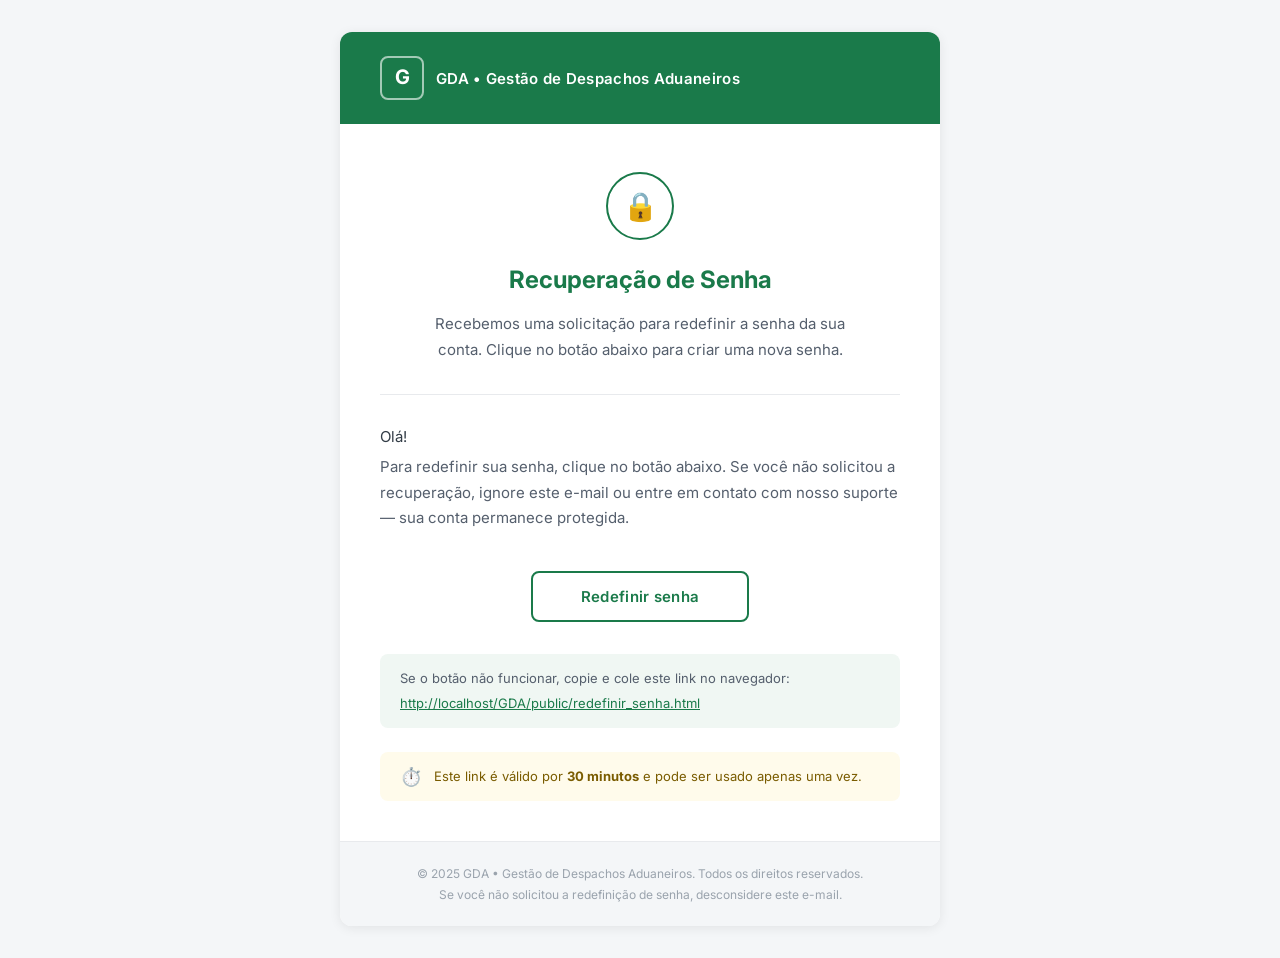
==== app/Views/mail/email_recuperacao_senha.html @ dda4d3ff "Organização das paginas" ====
<!DOCTYPE html>
<html lang="pt-BR">
<head>
  <meta charset="UTF-8">
  <meta name="viewport" content="width=device-width, initial-scale=1.0">
  <meta http-equiv="X-UA-Compatible" content="IE=edge">
  <title>Recuperacao de Senha - GDA</title>
  <!--[if mso]>
  <noscript>
    <xml>
      <o:OfficeDocumentSettings>
        <o:PixelsPerInch>96</o:PixelsPerInch>
      </o:OfficeDocumentSettings>
    </xml>
  </noscript>
  <![endif]-->
  <style>
    @import url('https://fonts.googleapis.com/css2?family=Inter:wght@400;500;600&display=swap');
    body, table, td, a { -webkit-text-size-adjust: 100%; -ms-text-size-adjust: 100%; }
    table, td { mso-table-lspace: 0pt; mso-table-rspace: 0pt; }
    img { -ms-interpolation-mode: bicubic; border: 0; outline: none; text-decoration: none; }
    body { margin: 0 !important; padding: 0 !important; width: 100% !important; background-color: #f4f6f8; }
    a { color: #1a7a4a; }
    @media only screen and (max-width: 600px) {
      .email-container { width: 100% !important; }
      .fluid { max-width: 100% !important; height: auto !important; }
      .stack-column, .stack-column-center { display: block !important; width: 100% !important; max-width: 100% !important; direction: ltr !important; }
      .stack-column-center { text-align: center !important; }
      .center-on-narrow { text-align: center !important; display: block !important; margin-left: auto !important; margin-right: auto !important; float: none !important; }
      .btn-mobile { width: 100% !important; }
      .pad-mobile { padding: 30px 20px !important; }
    }
  </style>
</head>
<body style="margin:0;padding:0;background-color:#f4f6f8;font-family:'Inter',Arial,sans-serif;">

  <!-- Preheader (texto oculto que aparece no preview do e-mail) -->
  <div style="display:none;max-height:0;overflow:hidden;mso-hide:all;">
    Redefinição de senha solicitada — clique para criar uma nova senha. Link válido por 30 minutos.
    &nbsp;&zwnj;&nbsp;&zwnj;&nbsp;&zwnj;&nbsp;&zwnj;&nbsp;&zwnj;&nbsp;&zwnj;&nbsp;&zwnj;&nbsp;&zwnj;
  </div>

  <table role="presentation" cellspacing="0" cellpadding="0" border="0" width="100%" style="background-color:#f4f6f8;">
    <tr>
      <td style="padding: 32px 16px;">

        <!-- Container principal -->
        <table role="presentation" cellspacing="0" cellpadding="0" border="0" width="600" class="email-container" style="margin:0 auto;background-color:#ffffff;border-radius:12px;overflow:hidden;box-shadow:0 2px 12px rgba(0,0,0,0.08);">

          <!-- HEADER -->
          <tr>
            <td style="background-color:#1a7a4a;padding:24px 40px;">
              <table role="presentation" cellspacing="0" cellpadding="0" border="0" width="100%">
                <tr>
                  <td>
                    <!-- Logo / Nome -->
                    <table role="presentation" cellspacing="0" cellpadding="0" border="0">
                      <tr>
                        <td style="padding-right:12px;">
                          <!-- Ícone G estilizado -->
                          <div style="width:40px;height:40px;border-radius:8px;border:2px solid rgba(255,255,255,0.6);display:inline-block;text-align:center;line-height:38px;">
                            <span style="color:#ffffff;font-size:20px;font-weight:700;font-family:'Inter',Arial,sans-serif;">G</span>
                          </div>
                        </td>
                        <td>
                          <span style="color:#ffffff;font-size:15px;font-weight:600;font-family:'Inter',Arial,sans-serif;letter-spacing:0.3px;">GDA &bull; Gestão de Despachos Aduaneiros</span>
                        </td>
                      </tr>
                    </table>
                  </td>
                </tr>
              </table>
            </td>
          </tr>

          <!-- HERO / ÍCONE + TÍTULO -->
          <tr>
            <td style="padding:48px 40px 32px 40px;text-align:center;" class="pad-mobile">

              <!-- Ícone cadeado -->
              <table role="presentation" cellspacing="0" cellpadding="0" border="0" style="margin:0 auto 24px auto;">
                <tr>
                  <td style="width:64px;height:64px;border-radius:50%;border:2px solid #1a7a4a;text-align:center;vertical-align:middle;">
                    <span style="font-size:28px;line-height:64px;">🔒</span>
                  </td>
                </tr>
              </table>

              <h1 style="margin:0 0 16px 0;color:#1a7a4a;font-size:24px;font-weight:700;font-family:'Inter',Arial,sans-serif;line-height:1.3;">
                Recuperação de Senha
              </h1>
              <p style="margin:0;color:#555f6d;font-size:15px;line-height:1.7;font-family:'Inter',Arial,sans-serif;max-width:440px;margin:0 auto;">
                Recebemos uma solicitação para redefinir a senha da sua conta. Clique no botão abaixo para criar uma nova senha.
              </p>
            </td>
          </tr>

          <!-- DIVISOR -->
          <tr>
            <td style="padding:0 40px;">
              <table role="presentation" cellspacing="0" cellpadding="0" border="0" width="100%">
                <tr>
                  <td style="border-top:1px solid #e8eaed;font-size:0;line-height:0;">&nbsp;</td>
                </tr>
              </table>
            </td>
          </tr>

          <!-- CORPO DO E-MAIL -->
          <tr>
            <td style="padding:32px 40px 8px 40px;" class="pad-mobile">
              <p style="margin:0 0 8px 0;color:#333d47;font-size:15px;font-family:'Inter',Arial,sans-serif;">Olá!</p>
              <p style="margin:0;color:#555f6d;font-size:15px;line-height:1.7;font-family:'Inter',Arial,sans-serif;">
                Para redefinir sua senha, clique no botão abaixo. Se você não solicitou a recuperação, ignore este e-mail ou entre em contato com nosso suporte &mdash; sua conta permanece protegida.
              </p>
            </td>
          </tr>

          <!-- BOTÃO CTA -->
          <tr>
            <td style="padding:32px 40px;" class="pad-mobile">
              <table role="presentation" cellspacing="0" cellpadding="0" border="0" style="margin:0 auto;">
                <tr>
                  <td style="border-radius:8px;border:2px solid #1a7a4a;">
                    <a href="http://localhost/GDA/public/redefinir_senha.php"
                       target="_blank"
                       style="display:inline-block;padding:14px 48px;color:#1a7a4a;font-size:15px;font-weight:600;font-family:'Inter',Arial,sans-serif;text-decoration:none;letter-spacing:0.3px;white-space:nowrap;">
                      Redefinir senha
                    </a>
                  </td>
                </tr>
              </table>
            </td>
          </tr>

          <!-- CAIXA DO LINK ALTERNATIVO -->
          <tr>
            <td style="padding:0 40px 24px 40px;" class="pad-mobile">
              <table role="presentation" cellspacing="0" cellpadding="0" border="0" width="100%">
                <tr>
                  <td style="background-color:#f0f7f3;border-radius:8px;padding:16px 20px;">
                    <p style="margin:0 0 6px 0;color:#555f6d;font-size:13px;font-family:'Inter',Arial,sans-serif;">
                      Se o botão não funcionar, copie e cole este link no navegador:
                    </p>
                    <a href="http://localhost/GDA/public/redefinir_senha.php"
                       style="color:#1a7a4a;font-size:13px;font-family:'Inter',Arial,sans-serif;word-break:break-all;">
                      http://localhost/GDA/public/redefinir_senha.html
                    </a>
                  </td>
                </tr>
              </table>
            </td>
          </tr>

          <!-- AVISO DE VALIDADE -->
          <tr>
            <td style="padding:0 40px 40px 40px;" class="pad-mobile">
              <table role="presentation" cellspacing="0" cellpadding="0" border="0" width="100%">
                <tr>
                  <td style="background-color:#fffbeb;border-radius:8px;padding:14px 20px;">
                    <table role="presentation" cellspacing="0" cellpadding="0" border="0" width="100%">
                      <tr>
                        <td style="width:24px;vertical-align:middle;padding-right:10px;">
                          <span style="font-size:18px;">⏱️</span>
                        </td>
                        <td style="vertical-align:middle;">
                          <p style="margin:0;color:#7a5c00;font-size:13px;font-family:'Inter',Arial,sans-serif;">
                            Este link é válido por <strong>30 minutos</strong> e pode ser usado apenas uma vez.
                          </p>
                        </td>
                      </tr>
                    </table>
                  </td>
                </tr>
              </table>
            </td>
          </tr>

          <!-- FOOTER -->
          <tr>
            <td style="background-color:#f4f6f8;padding:24px 40px;border-top:1px solid #e8eaed;text-align:center;">
              <p style="margin:0 0 6px 0;color:#9aa3ad;font-size:12px;font-family:'Inter',Arial,sans-serif;">
                &copy; 2025 GDA &bull; Gestão de Despachos Aduaneiros. Todos os direitos reservados.
              </p>
              <p style="margin:0;color:#9aa3ad;font-size:12px;font-family:'Inter',Arial,sans-serif;">
                Se você não solicitou a redefinição de senha, desconsidere este e-mail.
              </p>
            </td>
          </tr>

        </table>
        <!-- Fim container principal -->

      </td>
    </tr>
  </table>

</body>
</html>
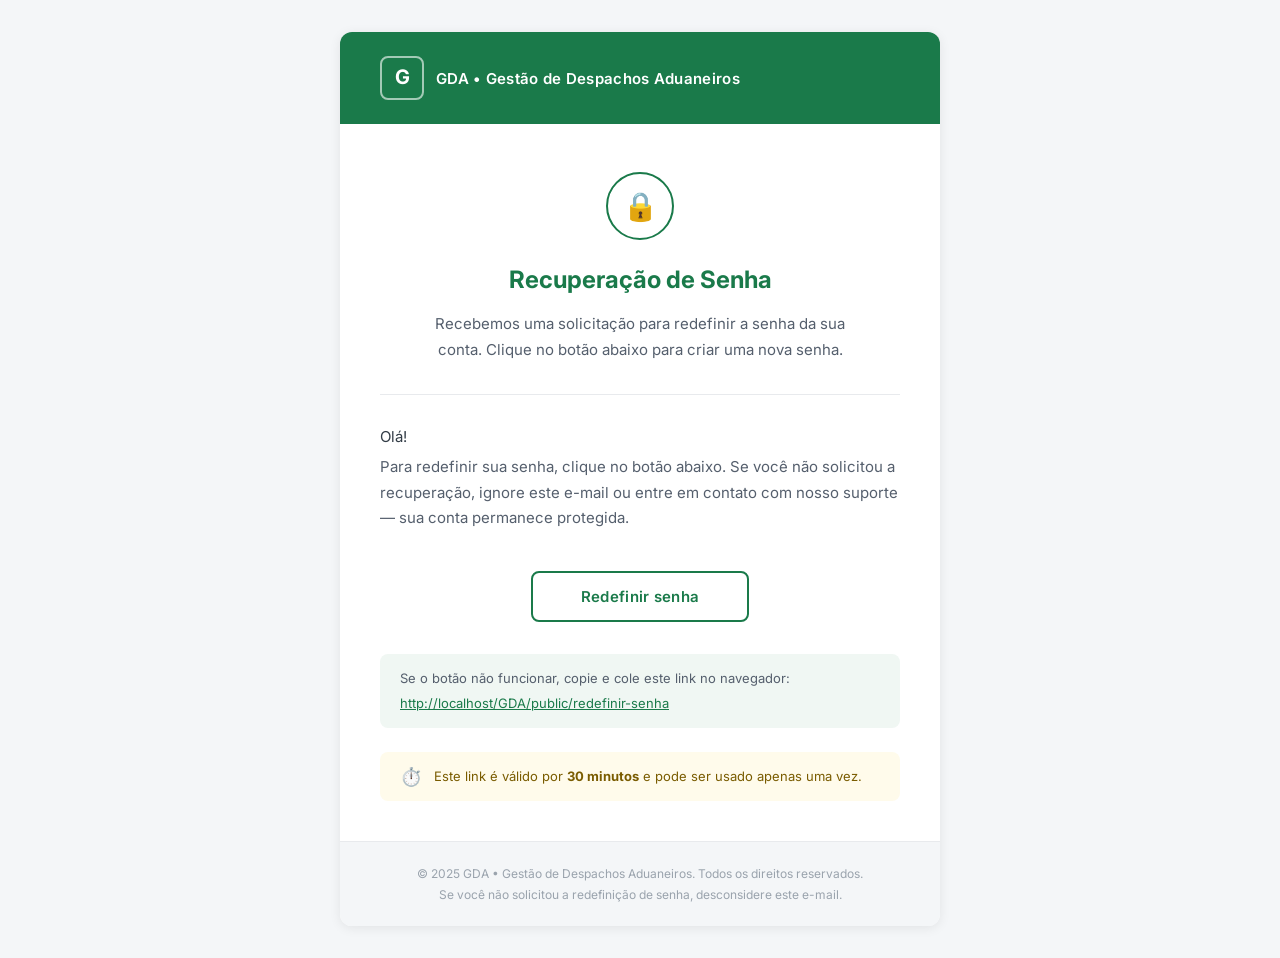
==== commit 8a19fb6c: "Correção de alguns erros" ====
--- a/app/Views/mail/email_recuperacao_senha.html
+++ b/app/Views/mail/email_recuperacao_senha.html
@@ -122,7 +122,7 @@
               <table role="presentation" cellspacing="0" cellpadding="0" border="0" style="margin:0 auto;">
                 <tr>
                   <td style="border-radius:8px;border:2px solid #1a7a4a;">
-                    <a href="http://localhost/GDA/public/redefinir_senha.php"
+                    <a href="http://localhost/GDA/public/redefinir-senha"
                        target="_blank"
                        style="display:inline-block;padding:14px 48px;color:#1a7a4a;font-size:15px;font-weight:600;font-family:'Inter',Arial,sans-serif;text-decoration:none;letter-spacing:0.3px;white-space:nowrap;">
                       Redefinir senha
@@ -142,9 +142,9 @@
                     <p style="margin:0 0 6px 0;color:#555f6d;font-size:13px;font-family:'Inter',Arial,sans-serif;">
                       Se o botão não funcionar, copie e cole este link no navegador:
                     </p>
-                    <a href="http://localhost/GDA/public/redefinir_senha.php"
+                    <a href="http://localhost/GDA/public/redefinir-senha"
                        style="color:#1a7a4a;font-size:13px;font-family:'Inter',Arial,sans-serif;word-break:break-all;">
-                      http://localhost/GDA/public/redefinir_senha.html
+                      http://localhost/GDA/public/redefinir-senha
                     </a>
                   </td>
                 </tr>
